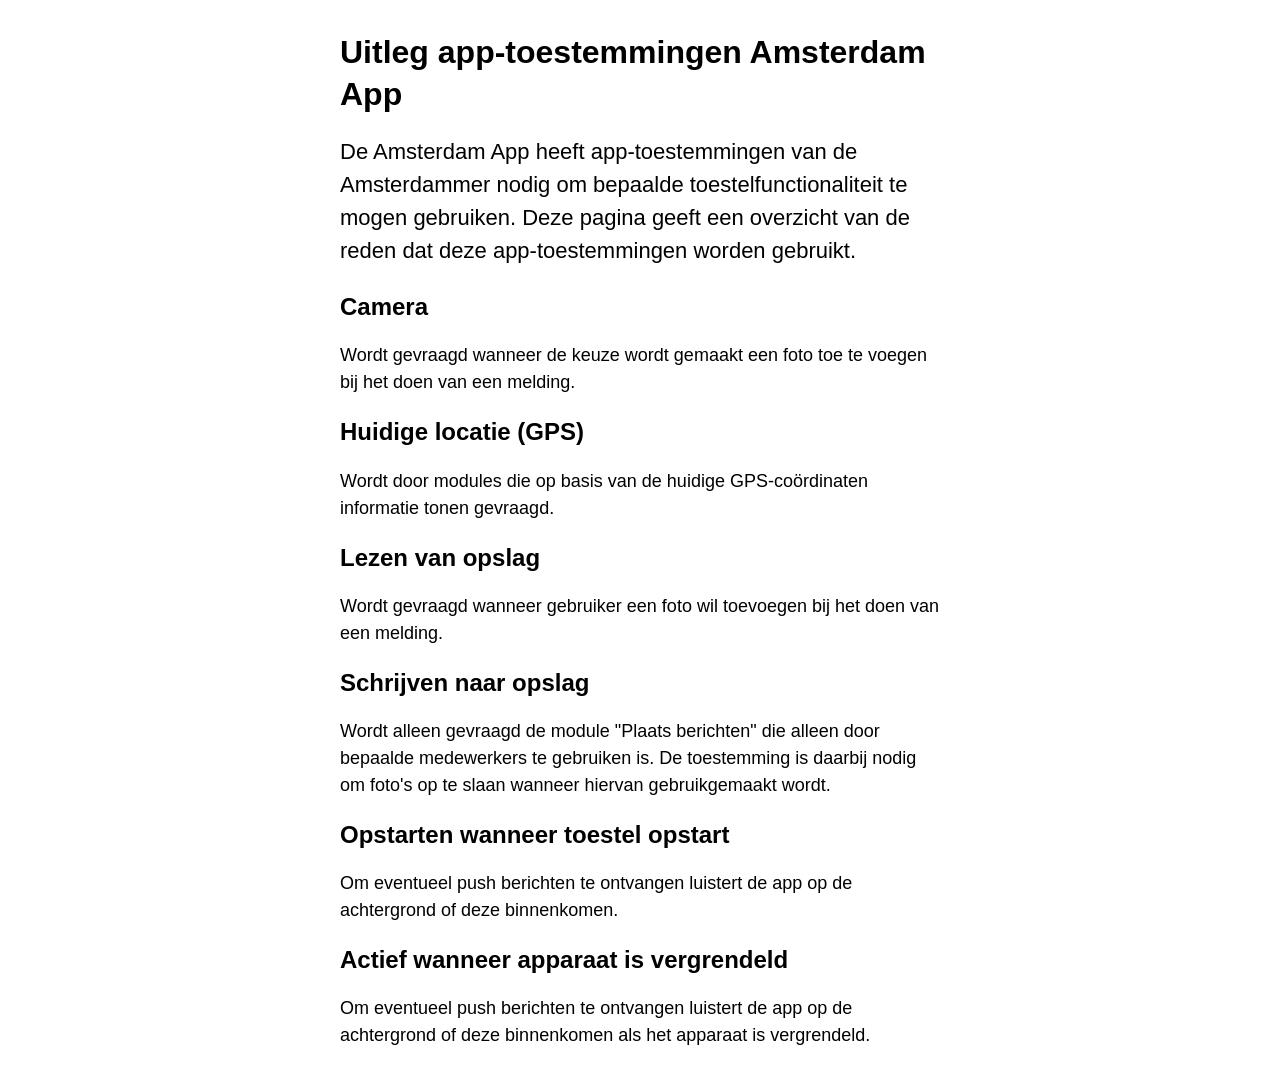
==== static/app-toestemmingen/index.html @ c62826f0 "Add permissions page" ====
<!doctype html>
<html lang="nl">

<head>
  <title>Amsterdam App</title>
  <meta charset="utf-8" />
  <meta name="robots" content="noindex" />
  <meta name="viewport" content="width=device-width, initial-scale=1.0">
  <link rel="stylesheet" href="../main.css">
</head>

<body>

  <body>
    <div class="container">
      <article class="content">
        <div class="column">
          <h1>Uitleg app-toestemmingen Amsterdam App</h1>
          <p class="intro">De Amsterdam App heeft app-toestemmingen van de Amsterdammer nodig om bepaalde toestelfunctionaliteit te mogen gebruiken. Deze pagina geeft een overzicht van de reden dat deze app-toestemmingen worden gebruikt.</p>
        </div>
        <div class="column">
          <h3>Camera</h3>
          <p class="body">Wordt gevraagd wanneer de keuze wordt gemaakt een foto toe te voegen bij het doen van een melding.</p>
          <h3>Huidige locatie (GPS)</h3>
          <p class="body">Wordt door modules die op basis van de huidige GPS-coördinaten informatie tonen gevraagd.</p>
          <h3>Lezen van opslag</h3>
          <p class="body">Wordt gevraagd wanneer gebruiker een foto wil toevoegen bij het doen van een melding.</p>
          <h3>Schrijven naar opslag</h3>
          <p class="body">Wordt alleen gevraagd de module "Plaats berichten" die alleen door bepaalde medewerkers te gebruiken is. De toestemming is daarbij nodig om foto's op te slaan wanneer hiervan gebruikgemaakt wordt.</p>
          <h3>Opstarten wanneer toestel opstart</h3>
          <p class="body">Om eventueel push berichten te ontvangen luistert de app op de achtergrond of deze binnenkomen.</p>
          <h3>Actief wanneer apparaat is vergrendeld</h3>
          <p class="body">Om eventueel push berichten te ontvangen luistert de app op de achtergrond of deze binnenkomen als het apparaat is vergrendeld.</p>
        </div>
      </article>
    </div>
  </body>

</html>
---- static/main.css ----
html, body, div, span, applet, object, iframe,
h1, h2, h3, h4, h5, h6, p, blockquote, pre,
a, abbr, acronym, address, big, cite, code,
del, dfn, em, img, ins, kbd, q, s, samp,
small, strike, strong, sub, sup, tt, var,
b, u, i, center,
dl, dt, dd, ol, ul, li,
fieldset, form, label, legend,
table, caption, tbody, tfoot, thead, tr, th, td,
article, aside, canvas, details, embed, 
figure, figcaption, footer, header, hgroup, 
menu, nav, output, ruby, section, summary,
time, mark, audio, video {
    margin: 0;
    padding: 0;
    border: 0;
    font-size: 100%;
    font: inherit;
    vertical-align: baseline;
}
article, aside, details, figcaption, figure, 
footer, header, hgroup, menu, nav, section {
    display: block;
}
body {
    line-height: 1;
}
ol, ul {
    list-style: none;
}

/* Custom CSS below */
html {
    text-rendering: optimizeLegibility;
    -webkit-font-smoothing: antialiased;
    font-family: Arial, Helvetica, sans-serif;    
    font-size: 62.5%;
}
body {
    font-size: 1.8rem;
    line-height: 1.5;
}

.container {
    display: flex;
    justify-content: center;
    padding: 3.2rem 2.4rem;
}
.content {
    flex: 1;
    display: flex;
    flex-direction: column;
    gap: 2.4rem;
    width: 100%;
    max-width: 60rem;
}
.column {
    display: flex;
    flex-direction: column;
    gap: 2rem;
}
h1 {
    font-size: 3.2rem;
    line-height: 1.3;
    font-weight: bold;
}
h2 {
    font-size: 2.8rem;
    line-height: 1.3;
    font-weight: bold;
}
h3 {
    font-size: 2.4rem;
    line-height: 1.3;
    font-weight: bold;
}
.intro {
    font-size: 2.2rem;
}
.listItem {
    display: flex;
    align-items: center;
    gap: 1.2rem;
}
.listBullet {
    width: .6rem;
    height: .6rem;
    background-color: black;
}
a:link,
a:visited {
    font-weight: bold;
    text-decoration: none;
    color: #004699;
}
a:hover,
a:focus,
a:active {
    text-decoration: underline;
}
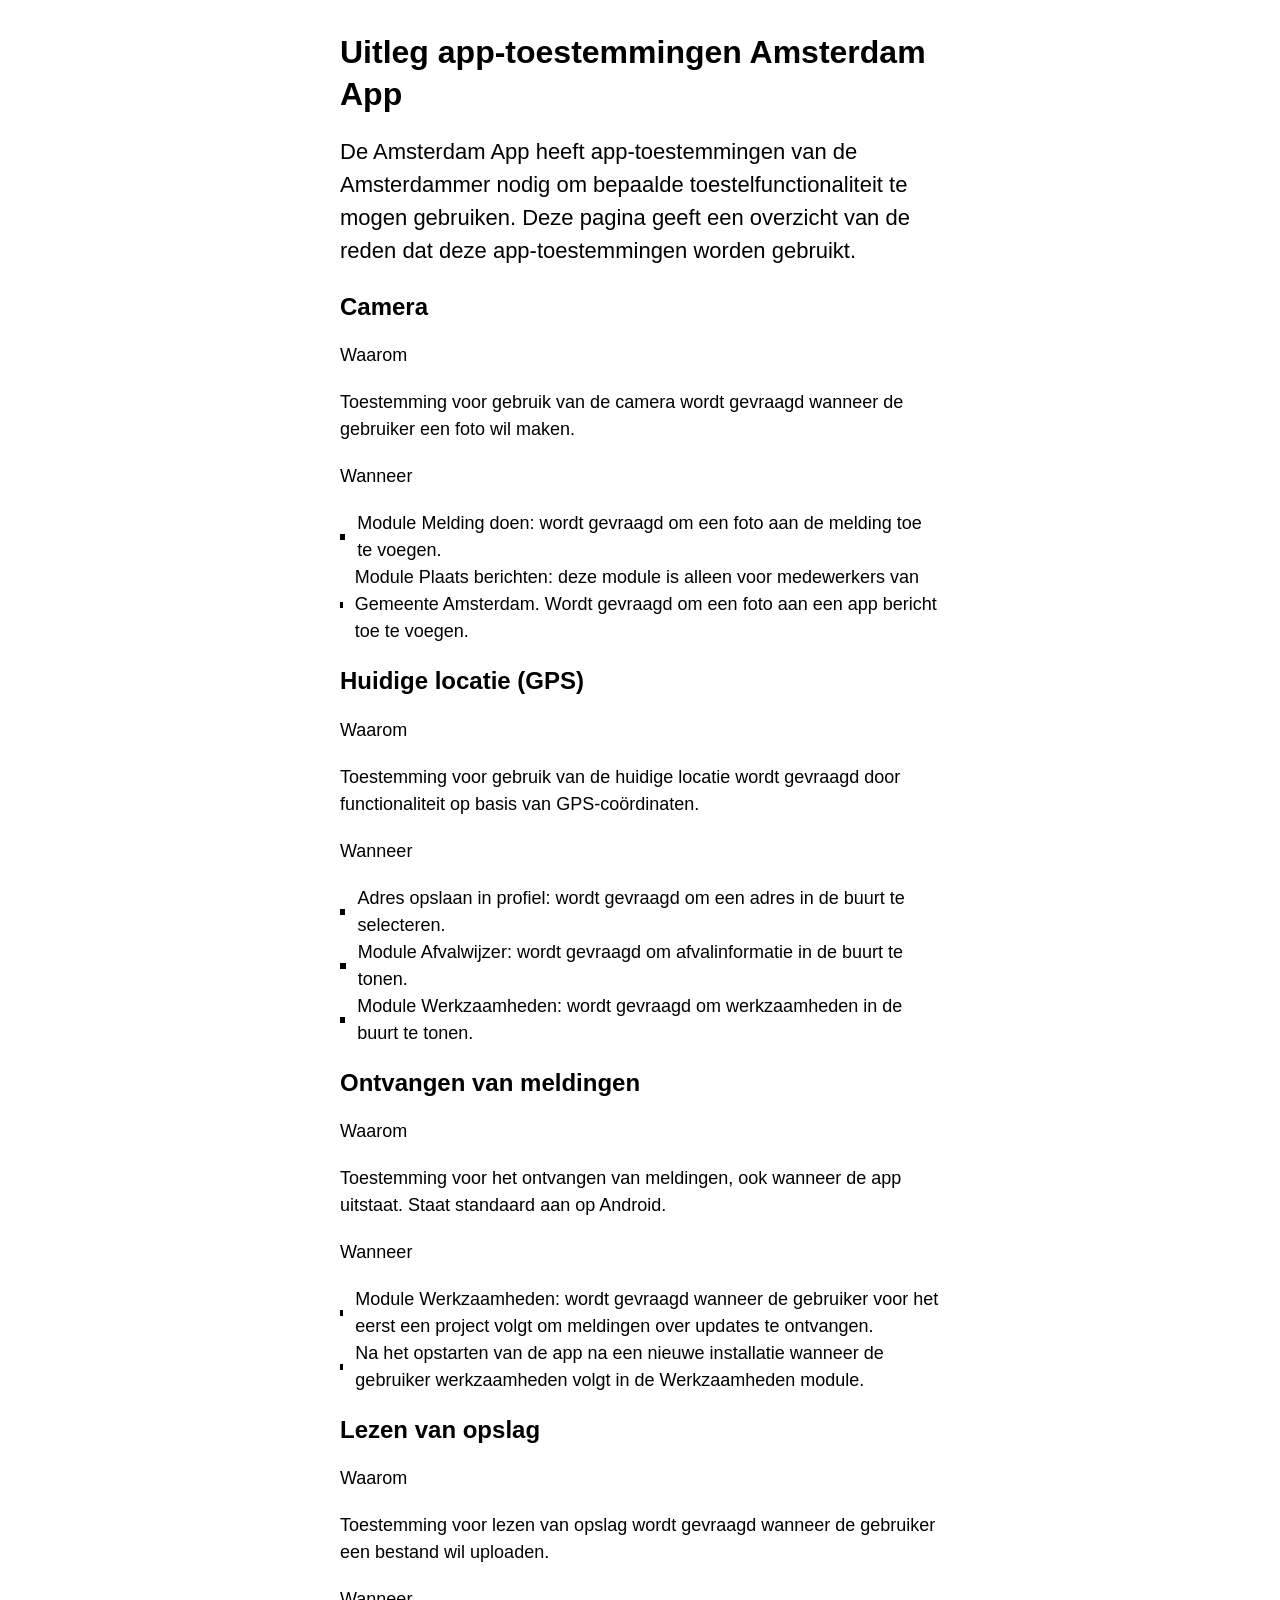
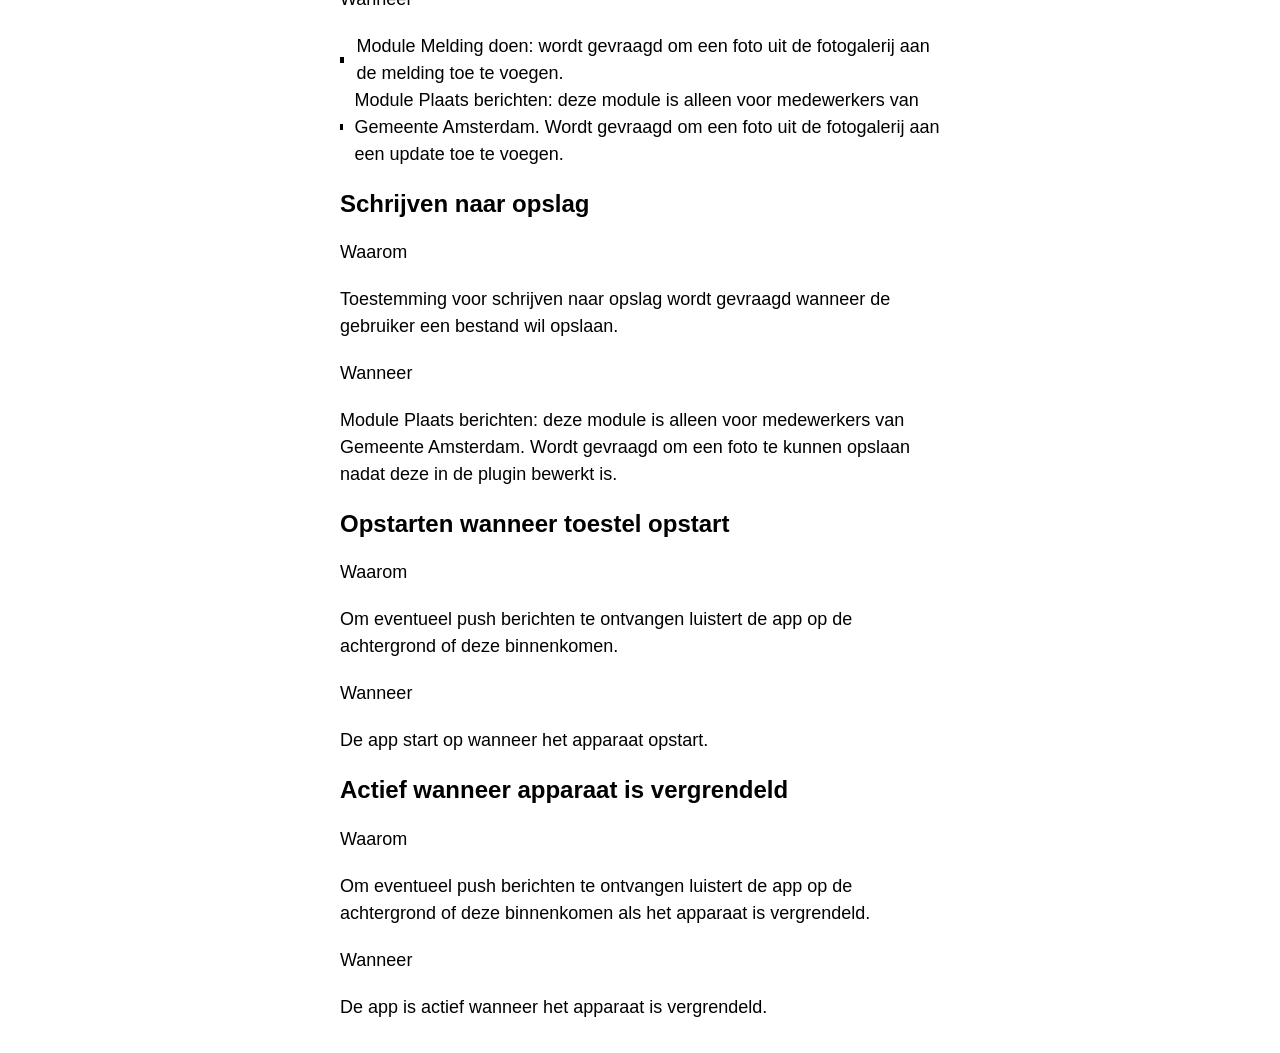
==== commit 13e6116b: "Update text" ====
--- a/static/app-toestemmingen/index.html
+++ b/static/app-toestemmingen/index.html
@@ -1,39 +1,166 @@
-<!doctype html>
+<!DOCTYPE html>
 <html lang="nl">
-
-<head>
-  <title>Amsterdam App</title>
-  <meta charset="utf-8" />
-  <meta name="robots" content="noindex" />
-  <meta name="viewport" content="width=device-width, initial-scale=1.0">
-  <link rel="stylesheet" href="../main.css">
-</head>
-
-<body>
+  <head>
+    <title>Amsterdam App</title>
+    <meta charset="utf-8" />
+    <meta
+      name="robots"
+      content="noindex" />
+    <meta
+      name="viewport"
+      content="width=device-width, initial-scale=1.0" />
+    <link
+      rel="stylesheet"
+      href="../main.css" />
+  </head>
 
   <body>
     <div class="container">
       <article class="content">
         <div class="column">
           <h1>Uitleg app-toestemmingen Amsterdam App</h1>
-          <p class="intro">De Amsterdam App heeft app-toestemmingen van de Amsterdammer nodig om bepaalde toestelfunctionaliteit te mogen gebruiken. Deze pagina geeft een overzicht van de reden dat deze app-toestemmingen worden gebruikt.</p>
+          <p class="intro">
+            De Amsterdam App heeft app-toestemmingen van de Amsterdammer nodig
+            om bepaalde toestelfunctionaliteit te mogen gebruiken. Deze pagina
+            geeft een overzicht van de reden dat deze app-toestemmingen worden
+            gebruikt.
+          </p>
         </div>
         <div class="column">
           <h3>Camera</h3>
-          <p class="body">Wordt gevraagd wanneer de keuze wordt gemaakt een foto toe te voegen bij het doen van een melding.</p>
+          <h4>Waarom</h4>
+          <p class="body">
+            Toestemming voor gebruik van de camera wordt gevraagd wanneer de
+            gebruiker een foto wil maken.
+          </p>
+          <h4>Wanneer</h4>
+          <ul class="list">
+            <li class="listItem">
+              <div class="listBullet"></div>
+              <p class="body">
+                Module Melding doen: wordt gevraagd om een foto aan de melding
+                toe te voegen.
+              </p>
+            </li>
+            <li class="listItem">
+              <div class="listBullet"></div>
+              <p class="body">
+                Module Plaats berichten: deze module is alleen voor medewerkers
+                van Gemeente Amsterdam. Wordt gevraagd om een foto aan een app
+                bericht toe te voegen.
+              </p>
+            </li>
+          </ul>
           <h3>Huidige locatie (GPS)</h3>
-          <p class="body">Wordt door modules die op basis van de huidige GPS-coördinaten informatie tonen gevraagd.</p>
+          <h4>Waarom</h4>
+          <p class="body">
+            Toestemming voor gebruik van de huidige locatie wordt gevraagd door
+            functionaliteit op basis van GPS-coördinaten.
+          </p>
+          <h4>Wanneer</h4>
+          <ul class="list">
+            <li class="listItem">
+              <div class="listBullet"></div>
+              <p class="body">
+                Adres opslaan in profiel: wordt gevraagd om een adres in de
+                buurt te selecteren.
+              </p>
+            </li>
+            <li class="listItem">
+              <div class="listBullet"></div>
+              <p class="body">
+                Module Afvalwijzer: wordt gevraagd om afvalinformatie in de
+                buurt te tonen.
+              </p>
+            </li>
+            <li class="listItem">
+              <div class="listBullet"></div>
+              <p class="body">
+                Module Werkzaamheden: wordt gevraagd om werkzaamheden in de
+                buurt te tonen.
+              </p>
+            </li>
+          </ul>
+          <h3>Ontvangen van meldingen</h3>
+          <h4>Waarom</h4>
+          <p class="body">
+            Toestemming voor het ontvangen van meldingen, ook wanneer de app
+            uitstaat. Staat standaard aan op Android.
+          </p>
+          <h4>Wanneer</h4>
+          <ul class="list">
+            <li class="listItem">
+              <div class="listBullet"></div>
+              <p class="body">
+                Module Werkzaamheden: wordt gevraagd wanneer de gebruiker voor
+                het eerst een project volgt om meldingen over updates te
+                ontvangen.
+              </p>
+            </li>
+            <li class="listItem">
+              <div class="listBullet"></div>
+              <p class="body">
+                Na het opstarten van de app na een nieuwe installatie wanneer de
+                gebruiker werkzaamheden volgt in de Werkzaamheden module.
+              </p>
+            </li>
+          </ul>
           <h3>Lezen van opslag</h3>
-          <p class="body">Wordt gevraagd wanneer gebruiker een foto wil toevoegen bij het doen van een melding.</p>
+          <h4>Waarom</h4>
+          <p class="body">
+            Toestemming voor lezen van opslag wordt gevraagd wanneer de
+            gebruiker een bestand wil uploaden.
+          </p>
+          <h4>Wanneer</h4>
+          <ul class="list">
+            <li class="listItem">
+              <div class="listBullet"></div>
+              <p class="body">
+                Module Melding doen: wordt gevraagd om een foto uit de
+                fotogalerij aan de melding toe te voegen.
+              </p>
+            </li>
+            <li class="listItem">
+              <div class="listBullet"></div>
+              <p class="body">
+                Module Plaats berichten: deze module is alleen voor medewerkers
+                van Gemeente Amsterdam. Wordt gevraagd om een foto uit de
+                fotogalerij aan een update toe te voegen.
+              </p>
+            </li>
+          </ul>
           <h3>Schrijven naar opslag</h3>
-          <p class="body">Wordt alleen gevraagd de module "Plaats berichten" die alleen door bepaalde medewerkers te gebruiken is. De toestemming is daarbij nodig om foto's op te slaan wanneer hiervan gebruikgemaakt wordt.</p>
+          <h4>Waarom</h4>
+          <p class="body">
+            Toestemming voor schrijven naar opslag wordt gevraagd wanneer de
+            gebruiker een bestand wil opslaan.
+          </p>
+          <h4>Wanneer</h4>
+          <p class="body">
+            Module Plaats berichten: deze module is alleen voor medewerkers van
+            Gemeente Amsterdam. Wordt gevraagd om een foto te kunnen opslaan
+            nadat deze in de plugin bewerkt is.
+          </p>
           <h3>Opstarten wanneer toestel opstart</h3>
-          <p class="body">Om eventueel push berichten te ontvangen luistert de app op de achtergrond of deze binnenkomen.</p>
+          <h4>Waarom</h4>
+          <p class="body">
+            Om eventueel push berichten te ontvangen luistert de app op de
+            achtergrond of deze binnenkomen.
+          </p>
+          <h4>Wanneer</h4>
+          <p class="body">De app start op wanneer het apparaat opstart.</p>
           <h3>Actief wanneer apparaat is vergrendeld</h3>
-          <p class="body">Om eventueel push berichten te ontvangen luistert de app op de achtergrond of deze binnenkomen als het apparaat is vergrendeld.</p>
+          <h4>Waarom</h4>
+          <p class="body">
+            Om eventueel push berichten te ontvangen luistert de app op de
+            achtergrond of deze binnenkomen als het apparaat is vergrendeld.
+          </p>
+          <h4>Wanneer</h4>
+          <p class="body">
+            De app is actief wanneer het apparaat is vergrendeld.
+          </p>
         </div>
       </article>
     </div>
   </body>
-
 </html>
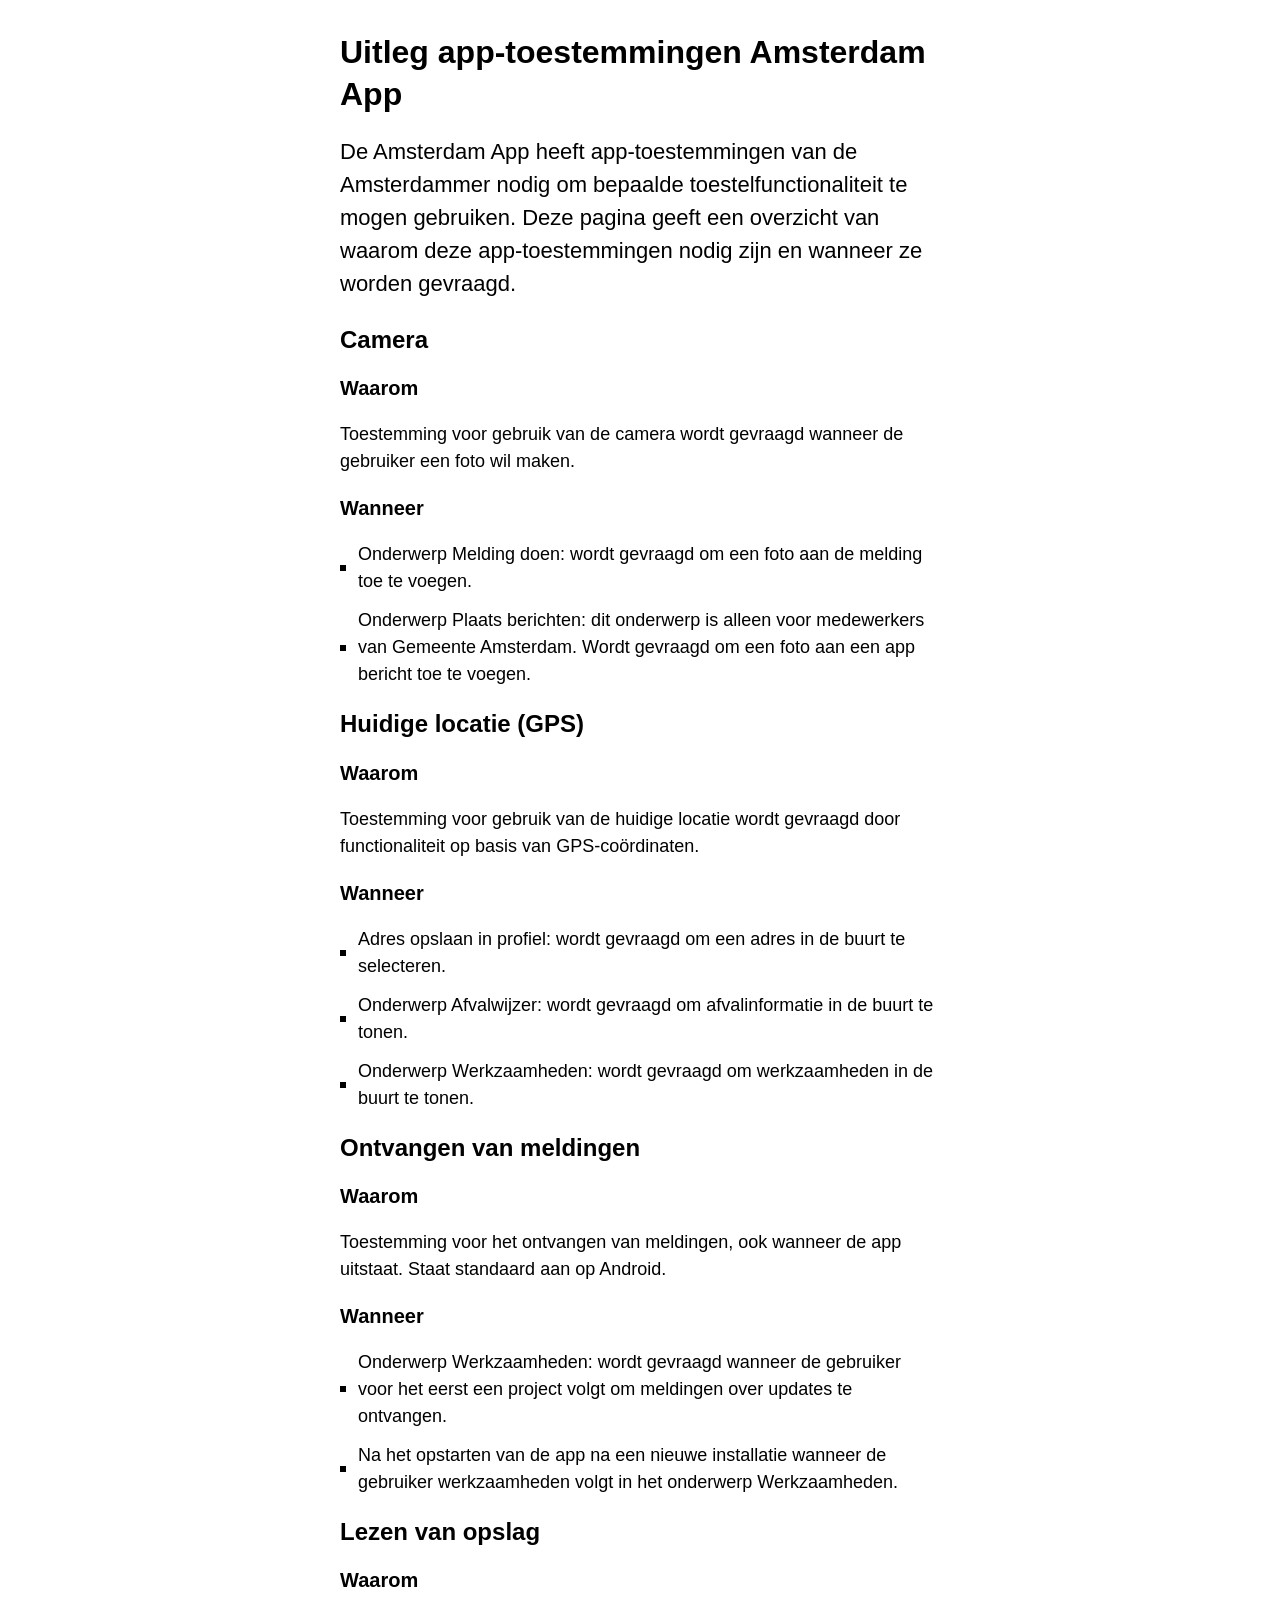
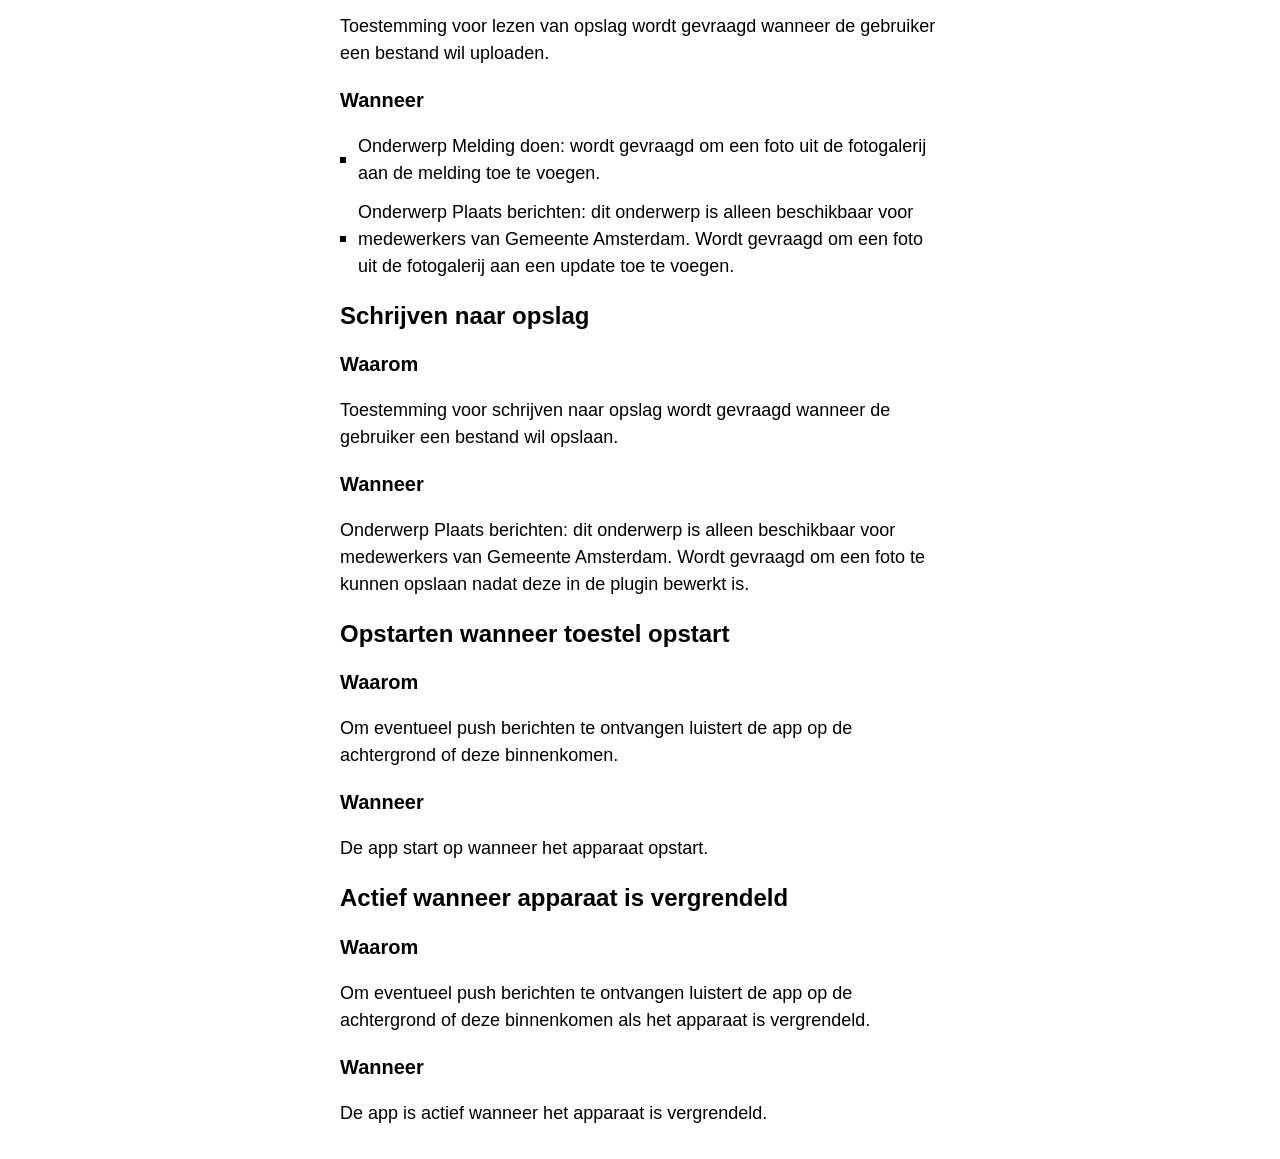
==== commit 79fb2155: "PR comments" ====
--- a/static/app-toestemmingen/index.html
+++ b/static/app-toestemmingen/index.html
@@ -22,8 +22,8 @@
           <p class="intro">
             De Amsterdam App heeft app-toestemmingen van de Amsterdammer nodig
             om bepaalde toestelfunctionaliteit te mogen gebruiken. Deze pagina
-            geeft een overzicht van de reden dat deze app-toestemmingen worden
-            gebruikt.
+            geeft een overzicht van waarom deze app-toestemmingen nodig zijn en
+            wanneer ze worden gevraagd.
           </p>
         </div>
         <div class="column">
@@ -38,16 +38,16 @@
             <li class="listItem">
               <div class="listBullet"></div>
               <p class="body">
-                Module Melding doen: wordt gevraagd om een foto aan de melding
-                toe te voegen.
+                Onderwerp Melding doen: wordt gevraagd om een foto aan de
+                melding toe te voegen.
               </p>
             </li>
             <li class="listItem">
               <div class="listBullet"></div>
               <p class="body">
-                Module Plaats berichten: deze module is alleen voor medewerkers
-                van Gemeente Amsterdam. Wordt gevraagd om een foto aan een app
-                bericht toe te voegen.
+                Onderwerp Plaats berichten: dit onderwerp is alleen voor
+                medewerkers van Gemeente Amsterdam. Wordt gevraagd om een foto
+                aan een app bericht toe te voegen.
               </p>
             </li>
           </ul>
@@ -69,14 +69,14 @@
             <li class="listItem">
               <div class="listBullet"></div>
               <p class="body">
-                Module Afvalwijzer: wordt gevraagd om afvalinformatie in de
+                Onderwerp Afvalwijzer: wordt gevraagd om afvalinformatie in de
                 buurt te tonen.
               </p>
             </li>
             <li class="listItem">
               <div class="listBullet"></div>
               <p class="body">
-                Module Werkzaamheden: wordt gevraagd om werkzaamheden in de
+                Onderwerp Werkzaamheden: wordt gevraagd om werkzaamheden in de
                 buurt te tonen.
               </p>
             </li>
@@ -92,8 +92,8 @@
             <li class="listItem">
               <div class="listBullet"></div>
               <p class="body">
-                Module Werkzaamheden: wordt gevraagd wanneer de gebruiker voor
-                het eerst een project volgt om meldingen over updates te
+                Onderwerp Werkzaamheden: wordt gevraagd wanneer de gebruiker
+                voor het eerst een project volgt om meldingen over updates te
                 ontvangen.
               </p>
             </li>
@@ -101,7 +101,7 @@
               <div class="listBullet"></div>
               <p class="body">
                 Na het opstarten van de app na een nieuwe installatie wanneer de
-                gebruiker werkzaamheden volgt in de Werkzaamheden module.
+                gebruiker werkzaamheden volgt in het onderwerp Werkzaamheden.
               </p>
             </li>
           </ul>
@@ -116,16 +116,16 @@
             <li class="listItem">
               <div class="listBullet"></div>
               <p class="body">
-                Module Melding doen: wordt gevraagd om een foto uit de
+                Onderwerp Melding doen: wordt gevraagd om een foto uit de
                 fotogalerij aan de melding toe te voegen.
               </p>
             </li>
             <li class="listItem">
               <div class="listBullet"></div>
               <p class="body">
-                Module Plaats berichten: deze module is alleen voor medewerkers
-                van Gemeente Amsterdam. Wordt gevraagd om een foto uit de
-                fotogalerij aan een update toe te voegen.
+                Onderwerp Plaats berichten: dit onderwerp is alleen beschikbaar
+                voor medewerkers van Gemeente Amsterdam. Wordt gevraagd om een
+                foto uit de fotogalerij aan een update toe te voegen.
               </p>
             </li>
           </ul>
@@ -137,9 +137,9 @@
           </p>
           <h4>Wanneer</h4>
           <p class="body">
-            Module Plaats berichten: deze module is alleen voor medewerkers van
-            Gemeente Amsterdam. Wordt gevraagd om een foto te kunnen opslaan
-            nadat deze in de plugin bewerkt is.
+            Onderwerp Plaats berichten: dit onderwerp is alleen beschikbaar voor
+            medewerkers van Gemeente Amsterdam. Wordt gevraagd om een foto te
+            kunnen opslaan nadat deze in de plugin bewerkt is.
           </p>
           <h3>Opstarten wanneer toestel opstart</h3>
           <h4>Waarom</h4>
--- a/static/main.css
+++ b/static/main.css
@@ -27,6 +27,9 @@
 }
 ol, ul {
     list-style: none;
+    display: flex;
+    flex-direction: column;
+    gap: 1.2rem;
 }
 
 /* Custom CSS below */
@@ -74,6 +77,11 @@
     line-height: 1.3;
     font-weight: bold;
 }
+h4 {
+    font-size: 2rem;
+    line-height: 1.3;
+    font-weight: bold;
+}
 .intro {
     font-size: 2.2rem;
 }
@@ -83,6 +91,7 @@
     gap: 1.2rem;
 }
 .listBullet {
+    flex-shrink: 0;
     width: .6rem;
     height: .6rem;
     background-color: black;
